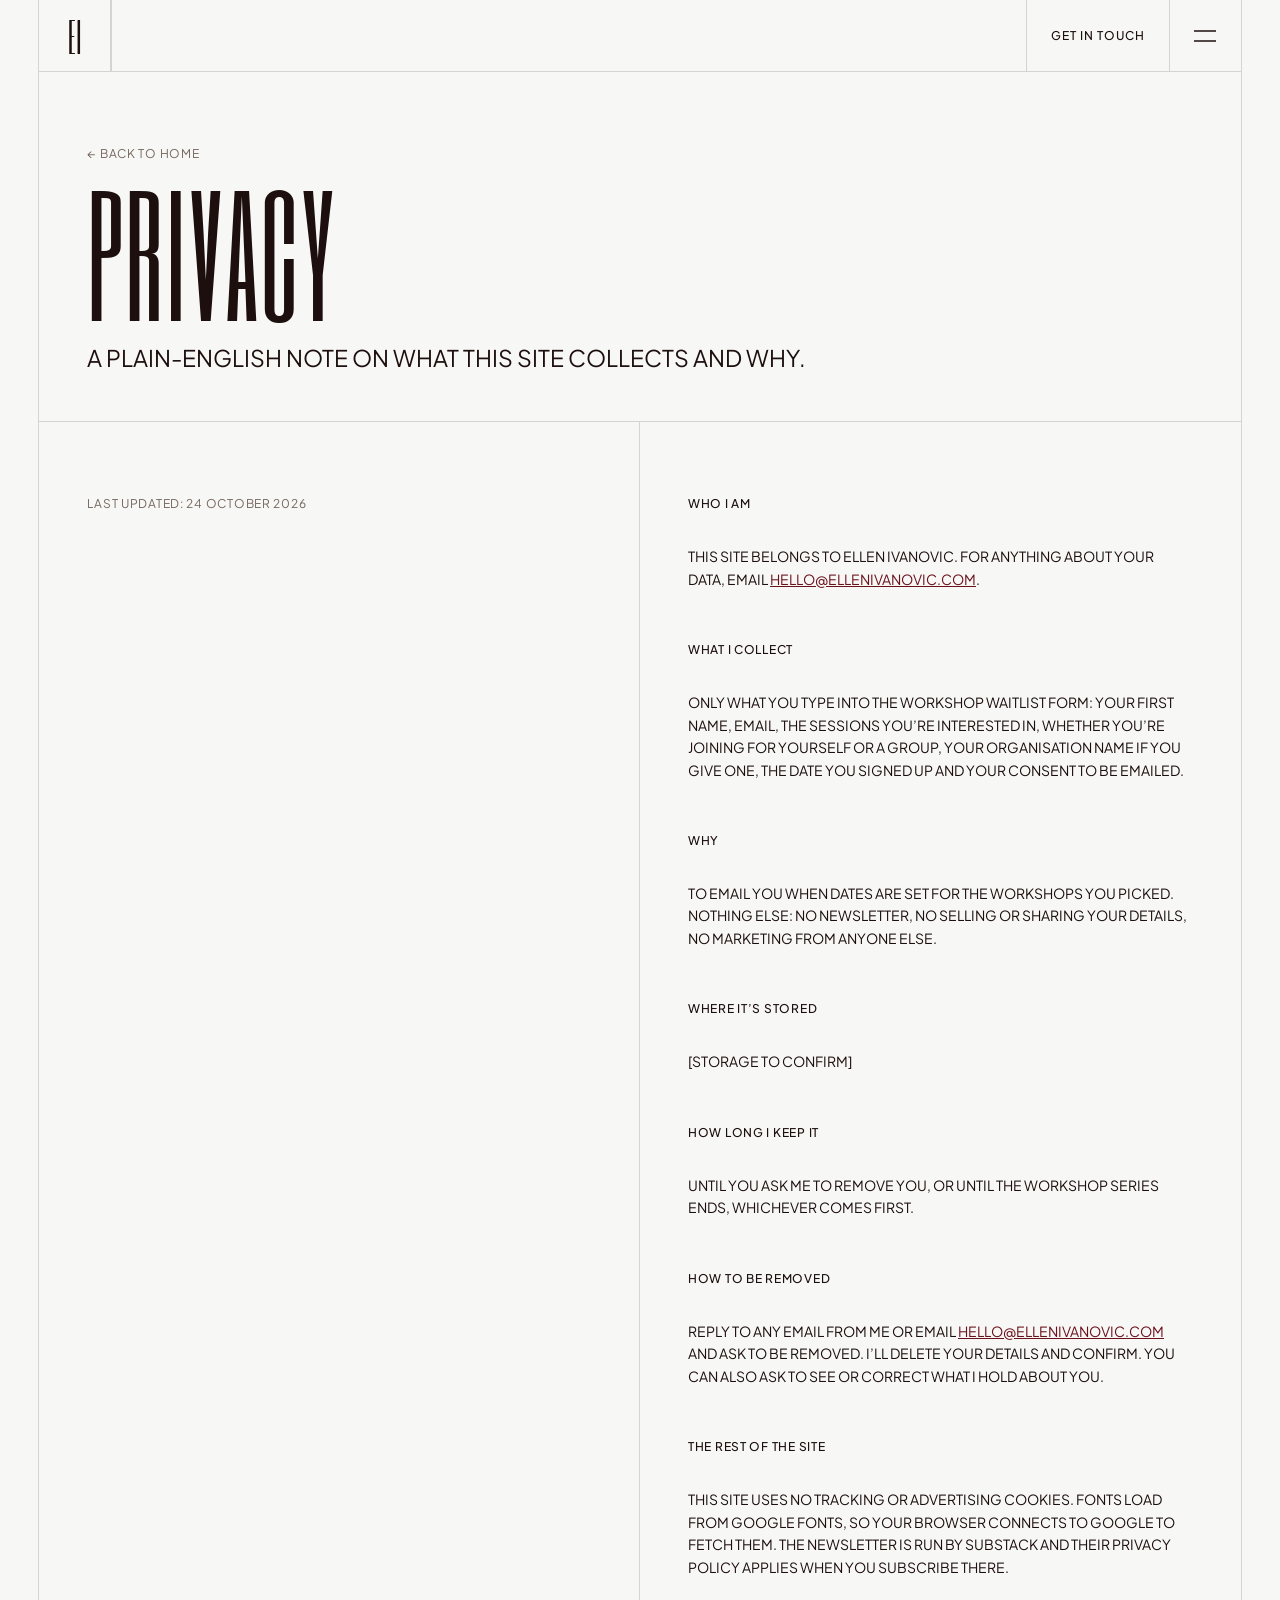
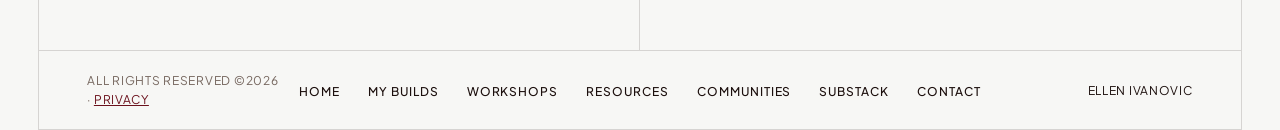
==== privacy.html @ 5e5245d6 "Workshops panel with 4 sessions; waitlist and privacy pages (storage not connected yet) Co-Authored-" ====
<!DOCTYPE html>
<html lang="en">
<head>
  <meta charset="utf-8">
  <meta name="viewport" content="width=device-width, initial-scale=1">
  <title>Privacy | Ellen Ivanovic</title>
  <meta name="description" content="What ellenivanovic.com collects, why, where it is stored and how to be removed.">
  <link rel="canonical" href="https://www.ellenivanovic.com/privacy">
  <meta name="theme-color" content="#F7F7F5">

  <meta property="og:type" content="website">
  <meta property="og:site_name" content="Ellen Ivanovic">
  <meta property="og:title" content="Privacy | Ellen Ivanovic">
  <meta property="og:description" content="What ellenivanovic.com collects, why, where it is stored and how to be removed.">
  <meta property="og:url" content="https://www.ellenivanovic.com/privacy">
  <meta property="og:image" content="https://www.ellenivanovic.com/assets/og-image.jpg">
  <meta property="og:image:width" content="1200">
  <meta property="og:image:height" content="630">
  <meta property="og:image:alt" content="People, Product and AI. Ellen Ivanovic, AI for your everyday work.">
  <meta name="twitter:card" content="summary_large_image">
  <meta name="twitter:title" content="Privacy | Ellen Ivanovic">
  <meta name="twitter:description" content="What ellenivanovic.com collects, why, where it is stored and how to be removed.">
  <meta name="twitter:image" content="https://www.ellenivanovic.com/assets/og-image.jpg">

  <link rel="icon" href="/favicon.ico" sizes="any">
  <link rel="icon" href="/favicon-32.png" sizes="32x32" type="image/png">
  <link rel="apple-touch-icon" href="/apple-touch-icon.png">

  <link rel="preconnect" href="https://fonts.googleapis.com">
  <link rel="preconnect" href="https://fonts.gstatic.com" crossorigin>
  <link rel="stylesheet" href="https://fonts.googleapis.com/css2?family=Plus+Jakarta+Sans:wght@400;500;600&family=Six+Caps&display=swap">
  <link rel="stylesheet" href="/styles.css">
</head>
<body>
<a class="skip" href="#main">Skip to content</a>
<div class="progress" aria-hidden="true"><span></span></div>

<div class="site" id="home">
<div class="frame">

  <!-- TOP BAR -->
  <header class="panel topbar">
    <a class="mono" href="/" aria-label="Ellen Ivanovic, home">EI</a>
    <nav class="navcells" aria-label="Main">
      <a class="cell" href="/">Home</a>
      <a class="cell" href="/#builds">My builds</a>
      <a class="cell" href="/#workshops">Workshops</a>
      <a class="cell" href="/resources">Resources</a>
      <a class="cell" href="/#communities">Communities</a>
      <a class="cell" href="/#writing">Substack</a>
      <a class="cell" href="/#contact">Contact</a>
    </nav>
    <div class="spacer"></div>
    <a class="cell text" href="/#contact">Get in touch</a>
    <button class="cell menu-btn" type="button" aria-label="Open menu" aria-haspopup="dialog" data-open="menu">
      <svg width="22" height="12" viewBox="0 0 22 12" fill="none" stroke="currentColor" stroke-width="1.5" aria-hidden="true"><line x1="0" y1="1" x2="22" y2="1"/><line x1="0" y1="11" x2="22" y2="11"/></svg>
    </button>
  </header>

  <main id="main">

  <section class="panel">
    <div class="work-head work-head-intro">
      <p class="label"><a class="back" href="/">← Back to home</a></p>
      <h1 class="display big">Privacy</h1>
      <p class="intro">A plain-English note on what this site collects and why.</p>
    </div>
  </section>

  <section class="panel split" aria-label="Privacy details">
    <div class="l"><p class="label">Last updated: 24 October 2026</p></div>
    <div class="r r-top prose">
      <h2 class="label">Who I am</h2>
      <p class="body">This site belongs to Ellen Ivanovic. For anything about your data, email <a href="mailto:hello@ellenivanovic.com">hello@ellenivanovic.com</a>.</p>

      <h2 class="label">What I collect</h2>
      <p class="body">Only what you type into the workshop waitlist form: your first name, email, the sessions you’re interested in, whether you’re joining for yourself or a group, your organisation name if you give one, the date you signed up and your consent to be emailed.</p>

      <h2 class="label">Why</h2>
      <p class="body">To email you when dates are set for the workshops you picked. Nothing else: no newsletter, no selling or sharing your details, no marketing from anyone else.</p>

      <h2 class="label">Where it’s stored</h2>
      <!-- TODO: confirm once the waitlist storage is chosen -->
      <p class="body">[STORAGE TO CONFIRM]</p>

      <h2 class="label">How long I keep it</h2>
      <p class="body">Until you ask me to remove you, or until the workshop series ends, whichever comes first.</p>

      <h2 class="label">How to be removed</h2>
      <p class="body">Reply to any email from me or email <a href="mailto:hello@ellenivanovic.com">hello@ellenivanovic.com</a> and ask to be removed. I’ll delete your details and confirm. You can also ask to see or correct what I hold about you.</p>

      <h2 class="label">The rest of the site</h2>
      <p class="body">This site uses no tracking or advertising cookies. Fonts load from Google Fonts, so your browser connects to Google to fetch them. The newsletter is run by Substack and their privacy policy applies when you subscribe there.</p>
    </div>
  </section>

  </main>

  <!-- FOOTER -->
  <footer class="panel foot">
    <p class="label">All rights reserved ©2026 · <a href="/privacy">Privacy</a></p>
    <ul class="nav" aria-label="Footer">
      <li><a href="/">Home</a></li>
      <li><a href="/#builds">My builds</a></li>
      <li><a href="/#workshops">Workshops</a></li>
      <li><a href="/resources">Resources</a></li>
      <li><a href="/#communities">Communities</a></li>
      <li><a href="/#writing">Substack</a></li>
      <li><a href="/#contact">Contact</a></li>
    </ul>
    <p class="label end">Ellen Ivanovic</p>
  </footer>

</div>
</div>

<!-- MENU (phones and small laptops) -->
<div class="scrim" data-close aria-hidden="true"></div>
<aside class="drawer" id="drawer-menu" role="dialog" aria-modal="true" aria-label="Menu" hidden>
  <div class="drawer-top">
    <p class="label">Menu</p>
    <button class="cell" type="button" aria-label="Close menu" data-close>
      <svg width="16" height="16" viewBox="0 0 16 16" fill="none" stroke="currentColor" stroke-width="1.5" aria-hidden="true"><line x1="1" y1="1" x2="15" y2="15"/><line x1="15" y1="1" x2="1" y2="15"/></svg>
    </button>
  </div>
  <div class="drawer-body">
    <ul class="menu-list">
      <li><a href="/">Home</a></li>
      <li><a href="/#builds">My builds</a></li>
      <li><a href="/#workshops">Workshops</a></li>
      <li><a href="/resources">Resources</a></li>
      <li><a href="/#communities">Communities</a></li>
      <li><a href="/#writing">Substack</a></li>
      <li><a href="/#contact">Contact</a></li>
    </ul>
  </div>
  <div class="drawer-foot"><a class="btn" href="/#contact"><span>Get in touch</span><span class="arr" aria-hidden="true">→</span></a></div>
</aside>

<script src="/script.js" defer></script>
</body>
</html>
---- styles.css ----
/* ==========================================================
   Ellen Ivanovic — personal site
   Rebuilt from the Claude Design mockup. All colours live in :root.
   ========================================================== */

:root {
  /* brand palette */
  --offwhite: #F6F3EF;
  --ink: #1C0F0D;
  --burgundy: #6B111C;
  --burgundy-dark: #4A0A10;
  --muted: #8A7A72;
  --greige: #B6A69D;
  --clay: #C59379;
  --cream: #EEDFCB;

  /* how the mockup uses them */
  --bg: #F7F7F5;            /* page background from the mockup */
  --box: var(--offwhite);   /* panels, hover fills, open accordion */
  --pri: var(--burgundy);
  --pri-d: var(--burgundy-dark);
  --line: rgba(28, 15, 13, .15);
  /* Small grey labels use a slightly darker shade than --muted (#8A7A72)
     so they pass WCAG AA contrast (4.5:1) on the light background.
     This is the shade the mockup itself uses for labels. */
  --muted-text: #75665E;

  /* fonts: Humane goes first so it takes over once its files are added */
  --font-body: 'Plus Jakarta Sans', system-ui, sans-serif;
  --font-display: 'Humane', 'Six Caps', 'Arial Narrow', sans-serif;
}

/* To use Humane later: add the font files to /assets/fonts and uncomment.
@font-face {
  font-family: 'Humane';
  src: url('/assets/fonts/Humane-Regular.woff2') format('woff2');
  font-weight: 400;
  font-display: swap;
}
*/

*, *::before, *::after { box-sizing: border-box; }
[hidden] { display: none !important; }
html { scroll-behavior: smooth; -webkit-text-size-adjust: 100%; }
body { margin: 0; background: var(--bg); overflow-x: hidden; }
img { max-width: 100%; }
a { color: var(--pri); }
a:hover { color: var(--pri-d); }

.site {
  font-family: var(--font-body);
  color: var(--ink);
  background: var(--bg);
  text-transform: uppercase;
  font-size: 14px;
  line-height: 1.6;
}

/* visible keyboard focus everywhere */
:focus-visible { outline: 2px solid var(--pri); outline-offset: 2px; }
.cell:focus-visible, .acc-btn:focus-visible, .more-btn:focus-visible,
.find a:focus-visible, .rail a:focus-visible, .menu-list :focus-visible { outline-offset: -3px; }

.skip {
  position: absolute; left: 16px; top: -60px; z-index: 100;
  background: var(--pri); color: var(--offwhite); padding: 10px 16px;
  font: 500 13px/1 var(--font-body); letter-spacing: .06em; text-transform: uppercase; text-decoration: none;
}
.skip:focus { top: 16px; color: var(--offwhite); }

.frame { margin: 0 clamp(16px, 3vw, 40px); border-left: 1px solid var(--line); border-right: 1px solid var(--line); }
.panel { border-bottom: 1px solid var(--line); }
section[id] { scroll-margin-top: 0; }

.display { font-family: var(--font-display); font-weight: 400; line-height: .8; letter-spacing: .01em; margin: 0; text-transform: uppercase; }
.outline { color: transparent; -webkit-text-stroke: 1.5px var(--pri); }
.pri { color: var(--pri); }
.label { font-size: 12px; font-weight: 400; color: var(--muted-text); letter-spacing: .06em; margin: 0; }
.intro { font-size: clamp(18px, 1.8vw, 24px); line-height: 1.35; font-weight: 400; margin: 0; }
.body { font-size: 14px; margin: 0; max-width: 52ch; }
.stack > span { display: block; }
.line2 { display: flex !important; align-items: center; gap: 28px; padding-left: 12%; }
.dash { display: inline-block; width: clamp(48px, 6vw, 96px); height: 1px; background: var(--pri); flex: none; }

/* top bar */
.topbar { display: flex; align-items: stretch; height: 72px; }
.mono { display: flex; align-items: center; justify-content: center; width: 72px; flex: none; border-right: 1px solid var(--line); font-family: var(--font-display); font-size: 40px; line-height: 1; color: var(--ink); text-decoration: none; }
.mono:hover { color: var(--pri); }
.navcells { display: flex; align-items: stretch; }
.navcells .cell:first-child { border-left: 0; }
.spacer { flex: 1; border-left: 1px solid var(--line); }
.cell { display: flex; align-items: center; justify-content: center; border: 0; border-left: 1px solid var(--line); padding: 0 24px; font-size: 12px; font-weight: 500; letter-spacing: .08em; color: var(--ink); text-decoration: none; background: none; font-family: inherit; text-transform: uppercase; cursor: pointer; min-width: 72px; white-space: nowrap; }
.cell:hover { color: var(--pri); background: var(--box); }
.menu-btn { display: none; }

/* buttons */
.btns { display: flex; flex-wrap: wrap; gap: 12px; }
.btn { display: inline-flex; align-items: stretch; text-decoration: none; background: var(--pri); color: var(--offwhite); font-size: 13px; font-weight: 500; letter-spacing: .08em; min-height: 48px; border: 1px solid var(--pri); font-family: inherit; cursor: pointer; text-transform: uppercase; transition: background .25s, color .25s; }
.btn span { display: flex; align-items: center; padding: 0 24px; }
.btn .arr, .farr, .slide-ctrl button { font-family: Arial, Helvetica, sans-serif; } /* arrow glyph matches the mockup */
.btn .arr { padding: 0; width: 48px; justify-content: center; border-left: 1px solid rgba(246, 243, 239, .28); }
.btn:hover { background: var(--pri-d); border-color: var(--pri-d); color: var(--offwhite); }
.btn.ghost { background: transparent; color: var(--pri); }
.btn.ghost .arr { border-left-color: var(--pri); }
.btn.ghost:hover { background: var(--pri); color: var(--offwhite); }
.btn.ghost:hover .arr { border-left-color: rgba(246, 243, 239, .28); }

/* hero */
.hero { display: grid; grid-template-columns: repeat(2, minmax(0, 1fr)); min-height: min(78vh, 780px); }
.hero-l { display: flex; flex-direction: column; justify-content: flex-end; padding: 56px 48px; border-right: 1px solid var(--line); }
.hero h1 { font-size: clamp(140px, 15vw, 260px); }
.hero-intro { margin-top: 36px; }
.slides { position: relative; overflow: hidden; background: var(--box); min-height: 520px; }
.slide { position: absolute; inset: 0; opacity: 0; transition: opacity .6s ease; }
.slide.is-on { opacity: 1; }
.slide img { width: 100%; height: 100%; object-fit: cover; object-position: 42% 30%; display: block; }
.slide-ctrl { position: absolute; right: 0; bottom: 0; display: flex; background: var(--bg); border-top: 1px solid var(--line); border-left: 1px solid var(--line); }
.slide-ctrl[hidden] { display: none; }
.slide-ctrl button { width: 56px; height: 56px; border: 0; background: none; font-family: inherit; font-size: 16px; color: var(--ink); cursor: pointer; }
.slide-ctrl button + button { border-left: 1px solid var(--line); }
.photo { display: flex; align-items: center; }
.photo img { width: 100%; height: auto; display: block; }

/* info strip */
.strip { display: grid; grid-template-columns: repeat(3, minmax(0, 1fr)); }
.strip > div { padding: 28px 48px; display: flex; flex-direction: column; gap: 6px; }
.strip > div + div { border-left: 1px solid var(--line); }
.strip .val { margin: 0; font-size: 14px; font-weight: 500; letter-spacing: .04em; }

/* two-column panel */
.split { display: grid; grid-template-columns: repeat(2, minmax(0, 1fr)); }
.split > .l { padding: 72px 48px; border-right: 1px solid var(--line); }
.split > .r { padding: 72px 48px; display: flex; flex-direction: column; gap: 32px; justify-content: center; }
.split > .r-top { justify-content: flex-start; padding-top: 72px; }
.split.mirror > .l { order: 2; border-right: 0; border-left: 1px solid var(--line); display: flex; justify-content: flex-end; text-align: right; }
.split.mirror > .l .line2 { justify-content: flex-end; padding-left: 0; padding-right: 12%; }
.split.mirror > .r { order: 1; }
.split > .pic { border-right: 1px solid var(--line); }
.big { font-size: clamp(110px, 12vw, 200px); }

/* luvray feature */
.work-head { padding: 72px 48px 48px; }
.row { display: grid; grid-template-columns: repeat(2, minmax(0, 1fr)); border-top: 1px solid var(--line); }
.row .media { padding: 40px; border-right: 1px solid var(--line); overflow: hidden; }
.row .txt { padding: 56px 48px; display: flex; flex-direction: column; justify-content: center; gap: 20px; }
.shot-img { aspect-ratio: 4 / 3; width: 100%; height: auto; display: block; object-fit: cover; object-position: left top; border: 1px solid var(--line); background: var(--box); transition: transform .8s cubic-bezier(.2, .7, .2, 1); }
.row:hover .shot-img { transform: scale(1.03); }
.what { margin: 0; font-size: 14px; max-width: 46ch; }

/* more builds */
.more { border-top: 1px solid var(--line); }
.more.on { background: var(--box); }
.more-btn { width: 100%; display: flex; align-items: center; justify-content: space-between; gap: 24px; padding: 22px 24px 22px 48px; background: none; border: 0; font-family: inherit; text-transform: uppercase; font-size: 16px; font-weight: 500; letter-spacing: .04em; color: var(--ink); cursor: pointer; text-align: left; }
.more-btn:hover { color: var(--pri); }
.mini { display: grid; grid-template-columns: 80px minmax(0, 1.1fr) minmax(0, 2fr) auto; align-items: center; gap: 32px; padding: 28px 48px; border-top: 1px solid var(--line); }
.mini h3 { font-size: clamp(56px, 5vw, 80px); }
.mini .what { max-width: 60ch; }

/* accordion */
.acc { border-top: 1px solid var(--line); }
.acc-item { border-bottom: 1px solid var(--line); transition: background .3s; }
.acc-item.on { background: var(--box); }
.acc-btn { width: 100%; display: flex; align-items: center; justify-content: space-between; gap: 24px; padding: 26px 0 26px 24px; background: none; border: 0; font-family: inherit; text-transform: uppercase; font-size: 16px; font-weight: 500; letter-spacing: .04em; color: var(--ink); cursor: pointer; text-align: left; }
.acc-btn:hover { color: var(--pri); }
.plus { flex: none; width: 44px; height: 44px; border: 1px solid var(--line); display: flex; align-items: center; justify-content: center; font-size: 18px; font-weight: 400; margin-right: 24px; }
.acc-item.on .plus, .more.on .plus { background: var(--pri); color: var(--offwhite); border-color: var(--pri); }
.acc-body { display: grid; grid-template-rows: 0fr; transition: grid-template-rows .45s ease; visibility: hidden; }
.acc-item.on .acc-body, .more.on .acc-body { grid-template-rows: 1fr; visibility: visible; }
.acc-body > div { overflow: hidden; }
.acc-body p.body { margin: 0; padding: 0 92px 28px 24px; max-width: 62ch; }

/* break your build */
.byb-top { display: grid; grid-template-columns: repeat(2, minmax(0, 1fr)); border-bottom: 1px solid var(--line); }
.byb-top .l { padding: 72px 48px; display: flex; align-items: flex-end; border-right: 1px solid var(--line); }
.byb-bottom { padding: 56px 48px; display: flex; flex-direction: column; gap: 40px; }
.duo { display: grid; grid-template-columns: repeat(2, minmax(0, 1fr)); border-top: 1px solid var(--line); }
.duo > div { padding: 32px 48px 8px 0; display: flex; flex-direction: column; gap: 12px; }
.duo > div + div { border-left: 1px solid var(--line); padding: 32px 0 8px 48px; }
.duo .body { font-size: 16px; line-height: 1.55; max-width: 44ch; }

/* subscribe */
.sub { display: flex; flex-direction: column; gap: 10px; width: 100%; max-width: 520px; }
.sub-row { display: flex; align-items: stretch; }
.sub-row input { flex: 1; min-width: 0; height: 48px; border: 1px solid rgba(28, 15, 13, .35); border-right: 0; border-radius: 0; background: transparent; padding: 0 16px; font-family: inherit; font-size: 13px; letter-spacing: .06em; text-transform: uppercase; color: var(--ink); }
.sub-row input::placeholder { color: var(--muted-text); }
.sub-row input:focus { outline: 2px solid var(--pri); outline-offset: -2px; }

/* contact */
.contact { display: grid; grid-template-columns: 1fr 72px; }
.contact-main { padding: 120px 48px 104px; display: flex; flex-direction: column; align-items: center; text-align: center; gap: 36px; min-width: 0; }
.say { display: flex; align-items: center; justify-content: center; gap: clamp(16px, 2vw, 32px); font-size: clamp(150px, 18vw, 300px); }
.thumb { width: clamp(72px, 8vw, 128px); height: auto; aspect-ratio: 3 / 4; background: var(--box); display: block; flex: none; object-fit: cover; object-position: 45% 25%; }
.email { font-size: clamp(22px, 3vw, 44px); font-weight: 500; letter-spacing: .02em; text-decoration: none; color: var(--ink); border-bottom: 1px solid var(--line); padding-bottom: 6px; overflow-wrap: anywhere; }
.email:hover { color: var(--pri); border-color: var(--pri); }
.rail { border-left: 1px solid var(--line); display: flex; flex-direction: column; justify-content: flex-end; }
.rail a { width: 100%; aspect-ratio: 1 / 1; display: flex; align-items: center; justify-content: center; border-top: 1px solid var(--line); color: var(--ink); text-decoration: none; }
.rail a:hover { background: var(--pri); color: var(--offwhite); }

/* footer */
.foot { display: grid; grid-template-columns: 1fr auto 1fr; align-items: center; padding: 20px 48px; gap: 16px; }
.foot .end { text-align: right; color: var(--ink); }
.nav { display: flex; flex-wrap: wrap; justify-content: center; gap: 8px 28px; list-style: none; margin: 0; padding: 0; }
.nav a, .nav button { color: var(--ink); text-decoration: none; font-size: 12px; font-weight: 500; letter-spacing: .08em; background: none; border: 0; padding: 0; font-family: inherit; text-transform: uppercase; cursor: pointer; }
.nav a:hover, .nav button:hover { color: var(--pri); }

/* side panels */
.scrim { position: fixed; inset: 0; z-index: 40; background: rgba(28, 15, 13, .28); opacity: 0; pointer-events: none; transition: opacity .4s; cursor: pointer; }
.scrim.open { opacity: 1; pointer-events: auto; }
.drawer { position: fixed; top: 0; right: 0; z-index: 50; height: 100vh; height: 100dvh; width: min(600px, 100%); background: var(--bg); border-left: 1px solid var(--line); display: flex; flex-direction: column; overflow-y: auto; transform: translateX(100%); transition: transform .55s cubic-bezier(.2, .7, .2, 1); font-family: var(--font-body); color: var(--ink); text-transform: uppercase; font-size: 14px; line-height: 1.6; }
.drawer[hidden] { display: none; }
.drawer.open { transform: none; }
.drawer-top { display: flex; align-items: stretch; height: 72px; border-bottom: 1px solid var(--line); flex: none; }
.drawer-top .label { display: flex; align-items: center; padding: 0 32px; flex: 1; }
.drawer-top .cell { border-left: 1px solid var(--line); width: 72px; padding: 0; }
.drawer-body { padding: 56px 40px; display: flex; flex-direction: column; gap: 32px; flex: 1; }
.drawer-body .big { font-size: clamp(110px, 11vw, 170px); }
.drawer-foot { border-top: 1px solid var(--line); padding: 24px 40px; }
.menu-list { list-style: none; margin: 0; padding: 0; border-top: 1px solid var(--line); }
.menu-list li { border-bottom: 1px solid var(--line); }
.menu-list a, .menu-list button { display: flex; width: 100%; align-items: center; justify-content: space-between; padding: 22px 0; background: none; border: 0; font-family: var(--font-display); font-size: 72px; line-height: .85; text-transform: uppercase; color: var(--ink); text-decoration: none; cursor: pointer; text-align: left; }
.menu-list a:hover, .menu-list button:hover { color: var(--pri); }

/* toolkit */
.tools { list-style: none; margin: 0; padding: 0; border-top: 1px solid var(--line); }
.tools li { display: flex; align-items: center; justify-content: space-between; gap: 20px; padding: 18px 0; border-bottom: 1px solid var(--line); font-size: 14px; font-weight: 500; letter-spacing: .04em; }
.wip { flex: none; font-size: 11px; font-weight: 500; letter-spacing: .08em; color: var(--pri); border: 1px solid var(--pri); padding: 3px 10px; line-height: 1.5; }

/* find me */
.find { display: grid; grid-template-columns: repeat(4, minmax(0, 1fr)); border-top: 1px solid var(--line); }
.find a { display: flex; flex-direction: column; gap: 8px; padding: 32px 48px 36px; text-decoration: none; color: var(--ink); position: relative; transition: background .25s; }
.find a + a { border-left: 1px solid var(--line); }
.find a:hover { background: var(--box); color: var(--pri); }
.fname { font-size: 16px; font-weight: 500; letter-spacing: .04em; }
.farr { position: absolute; top: 28px; right: 28px; font-size: 18px; color: var(--pri); }

/* ---------- one-screen sections (laptop and desktop) ----------
   The hero (with the info strip under it) and "Break Your Build" each fit in one
   browser window. Heading sizes follow the window height as well as its width. */
@media (min-width: 821px) {
  .strip > div { padding: 20px 48px; }
  .hero { height: max(440px, calc(100svh - 72px - 120px)); min-height: 0; max-height: 900px; }
  .hero-l { padding: 40px 48px; }
  .hero h1 { font-size: clamp(96px, min(15vw, calc((100svh - 380px) / 2.4)), 260px); }
  .hero-intro { margin-top: 28px; }
  .slides { min-height: 0; }

  .byb-top { height: max(300px, calc(100svh - 370px)); max-height: 680px; }
  .byb-top .l { padding: 40px 48px; }
  .byb-top .photo { overflow: hidden; }
  .byb-top .photo img { height: 100%; object-fit: cover; object-position: 50% 30%; }
  #idea-h { font-size: clamp(56px, min(12vw, calc((100svh - 530px) / 2.4)), 200px); }
  .byb-bottom { padding: 36px 48px 40px; gap: 28px; }
  .duo > div { padding-top: 24px; padding-bottom: 0; }
  .duo > div + div { padding-top: 24px; padding-bottom: 0; }
  .duo .body { max-width: 58ch; }
}

/* ---------- workshops, resources, communities ---------- */
.work-head-intro { display: flex; flex-direction: column; gap: 28px; }
.work-head-intro .intro { max-width: 52ch; }
.list-rows .mini:first-child { border-top: 1px solid var(--line); }
.mini .what .wip { margin-left: 8px; vertical-align: 2px; }
.tools li > a { display: flex; align-items: center; justify-content: space-between; gap: 20px; width: 100%; color: inherit; text-decoration: none; }
.tools li > a:hover { color: var(--pri); }
.tools .go { flex: none; font-family: Arial, Helvetica, sans-serif; font-size: 16px; color: var(--pri); }
.acc-inner { overflow: hidden; }
.acc-body .acc-inner > p.body { margin: 0; padding: 0 24px 20px; max-width: 62ch; }
.acc-inner > .tools { margin: 0 24px 28px; }
.alt-cta a, .r > .label a { color: var(--pri); }
.contact-line { max-width: 44ch; margin-top: -12px; }
/* inline text button (e.g. "See my workshops") */
.inline-link { background: none; border: 0; padding: 0; font: inherit; text-transform: inherit; letter-spacing: inherit; color: var(--pri); text-decoration: underline; text-underline-offset: 3px; cursor: pointer; }
.inline-link:hover { color: var(--pri-d); }
.drow { border-top: 1px solid var(--line); padding: 28px 0; display: flex; flex-direction: column; gap: 14px; }
.drow:last-child { border-bottom: 1px solid var(--line); }
.drow h3 { font-size: clamp(64px, 7vw, 96px); }
.drow .label .wip { margin-left: 8px; }

/* "Break it" nudge: a floating finger pointing at the button */
.break-wrap { display: flex; align-items: center; gap: 14px; position: relative; z-index: 2; }
.nudge { font-size: 30px; line-height: 1; display: inline-block; transform: rotate(-30deg); animation: nudge 1.4s ease-in-out infinite; user-select: none; pointer-events: none; }
@keyframes nudge { 0%, 100% { transform: rotate(-30deg) translate(0, 0); } 50% { transform: rotate(-30deg) translate(-8px, 0); } }
.broken ~ .break-wrap .nudge { animation-duration: .8s; }
@media (prefers-reduced-motion: reduce) { .nudge { animation: none; } }

/* workshop sessions in the panel */
.drow .leave { color: var(--ink); }
.drow > div { margin-top: 6px; }

/* waitlist form */
.wl-form { display: flex; flex-direction: column; gap: 22px; max-width: 560px; }
.field { display: flex; flex-direction: column; gap: 8px; margin: 0; padding: 0; border: 0; min-width: 0; }
.field legend { padding: 0; margin-bottom: 8px; }
.field input[type="text"], .field input[type="email"] { height: 48px; border: 1px solid rgba(28, 15, 13, .35); border-radius: 0; background: transparent; padding: 0 16px; font: inherit; font-size: 16px; color: var(--ink); text-transform: none; }
.field input:focus { outline: 2px solid var(--pri); outline-offset: -2px; }
.check { display: flex; align-items: flex-start; gap: 12px; font-size: 14px; font-weight: 500; letter-spacing: .04em; cursor: pointer; padding: 6px 0; }
.check input { width: 18px; height: 18px; margin: 2px 0 0; accent-color: var(--pri); flex: none; }
.consent { font-weight: 400; line-height: 1.5; }
.privacy-note a, .wl-thanks a, .prose a, .foot .label a { color: var(--pri); }
.form-error { margin: 0; color: var(--pri); font-weight: 500; font-size: 13px; letter-spacing: .04em; }
.hp { position: absolute; left: -9999px; width: 1px; height: 1px; overflow: hidden; }
.wl-thanks { display: flex; flex-direction: column; gap: 24px; outline: none; }
.wl-thanks .big { font-size: clamp(72px, 7vw, 120px); }
.wl-sessions { margin-top: 24px; }
.wl-sessions li { padding: 16px 0; }
.btn:disabled { opacity: .6; cursor: wait; }

/* privacy page */
.prose { gap: 12px; }
.prose h2 { margin-top: 18px; color: var(--ink); font-weight: 500; }
.prose h2:first-child { margin-top: 0; }
.prose .body { max-width: 62ch; }

/* resources page */
.cell.is-current { color: var(--pri); background: var(--box); }
.back { color: var(--muted-text); text-decoration: none; }
.back:hover { color: var(--pri); }
.res-count { margin-top: 24px; max-width: 30ch; }
.res li > a { padding: 4px 0; }
.res-text { display: flex; flex-direction: column; gap: 4px; }
.res-name { font-size: 15px; font-weight: 500; letter-spacing: .04em; }
.res-desc { font-size: 12px; font-weight: 400; letter-spacing: .04em; color: var(--muted-text); line-height: 1.5; }
.res li > a:hover .res-desc { color: var(--ink); }
@media (max-width: 1440px) { .explore-label { display: none; } .explore-bar { gap: 2px; } .explore-bar i { width: 7px; height: 7px; } }
@media (max-width: 820px) {
  .acc-body .acc-inner > p.body { padding: 0 16px 16px; }
  .acc-inner > .tools { margin: 0 16px 24px; }
}

/* ---------- small game layer ---------- */

/* reading progress line across the top of the window */
.progress { position: fixed; top: 0; left: 0; right: 0; height: 3px; z-index: 30; pointer-events: none; }
.progress span { display: block; height: 100%; background: var(--pri); transform-origin: 0 50%; transform: scaleX(0); }

/* "Explored 3/8" tracker in the top bar */
.spacer { display: flex; align-items: center; justify-content: flex-end; padding: 0 24px; min-width: 0; }
.explore { display: flex; align-items: center; gap: 12px; font-size: 11px; font-weight: 500; letter-spacing: .08em; color: var(--muted-text); white-space: nowrap; }
.explore-bar { display: flex; gap: 3px; }
.explore-bar i { display: block; width: 10px; height: 10px; border: 1px solid var(--line); transition: background .4s, border-color .4s, transform .4s; }
.explore-bar i.on { background: var(--pri); border-color: var(--pri); }
.explore-bar i.pop { transform: scale(1.35); }
.explore-count { color: var(--ink); min-width: 3ch; }
.explore.done .explore-count { color: var(--pri); }

/* "8/8 explored" note, shown once */
.toast { position: fixed; left: 50%; bottom: 20px; z-index: 35; width: min(460px, calc(100% - 32px)); background: var(--bg); border: 1px solid var(--pri); padding: 20px 20px 20px 24px; display: grid; gap: 8px; transform: translate(-50%, 16px); opacity: 0; transition: opacity .4s, transform .4s; font-family: var(--font-body); color: var(--ink); text-transform: uppercase; }
.toast.show { opacity: 1; transform: translate(-50%, 0); }
.toast[hidden] { display: none; }
.toast .label { color: var(--pri); }
.toast-text { margin: 0; font-size: 16px; font-weight: 500; letter-spacing: .03em; line-height: 1.4; }
.toast-actions { display: flex; align-items: center; justify-content: space-between; gap: 12px; margin-top: 8px; }
.toast-x { width: 48px; height: 48px; min-width: 48px; padding: 0; border: 1px solid var(--line); }

/* "Break it" button: knocks the heading letters loose, then builds them back */
.byb-top .l { flex-direction: column; align-items: flex-start; justify-content: flex-end; gap: 28px; overflow: hidden; }
#idea-h span { white-space: nowrap; flex: none; }
.ch { display: inline-block; transition: transform .7s cubic-bezier(.34, 1.56, .64, 1); will-change: transform; }
.broken .ch { transition: transform .6s cubic-bezier(.2, .7, .2, 1); }

/* motion: headings rise in as they scroll into view (browsers that support it) */
@supports (animation-timeline: view()) {
  .reveal { animation: rise linear both; animation-timeline: view(); animation-range: entry 0% entry 35%; }
  @keyframes rise { from { opacity: 0; transform: translateY(28px); } to { opacity: 1; transform: none; } }
}
@media (prefers-reduced-motion: reduce) {
  html { scroll-behavior: auto; }
  .reveal { animation: none; }
  .shot-img, .acc-body, .drawer, .scrim, .slide, .ch, .toast, .explore-bar i { transition: none; }
}

/* tablet: collapse nav into the menu */
@media (max-width: 1360px) {
  .navcells { display: none; }
  .menu-btn { display: flex; }
}

/* mobile */
@media (max-width: 820px) {
  .hero, .strip, .split, .row, .contact, .byb-top, .duo, .mini, .foot { grid-template-columns: minmax(0, 1fr); }
  .hero-l { border-right: 0; border-bottom: 1px solid var(--line); padding: 48px 20px 40px; }
  .hero h1 { font-size: clamp(110px, 30vw, 200px); }
  .slides { min-height: 0; aspect-ratio: 4 / 5; }
  .strip > div { padding: 20px; }
  .strip > div + div { border-left: 0; border-top: 1px solid var(--line); }
  .split > .l, .byb-top .l { border-right: 0; border-bottom: 1px solid var(--line); padding: 48px 20px; }
  .split > .r { padding: 40px 20px 56px; }
  .split > .r-top { padding-top: 72px; }
  .split.mirror > .l { order: 0; border-left: 0; justify-content: flex-start; text-align: left; }
  .split.mirror > .l .line2 { justify-content: flex-start; padding-right: 0; padding-left: 12%; }
  .split.mirror > .r { order: 1; }
  .split > .pic { border-right: 0; border-bottom: 1px solid var(--line); }
  .big { font-size: clamp(96px, 26vw, 160px); }
  .work-head { padding: 48px 20px 32px; }
  .row .media { border: 0; border-bottom: 1px solid var(--line); padding: 20px; }
  .row .txt { padding: 36px 20px 48px; }
  .more-btn { padding-left: 20px; padding-right: 4px; }
  .mini { gap: 12px; padding: 28px 20px; }
  .byb-bottom { padding: 40px 20px 48px; }
  .duo > div, .duo > div + div { padding: 24px 0; border-left: 0; }
  .duo > div + div { border-top: 1px solid var(--line); }
  .acc-btn { padding-left: 16px; }
  .plus { margin-right: 16px; }
  .acc-body p.body { padding: 0 16px 24px; }
  .contact-main { padding: 72px 20px 56px; }
  .say { font-size: clamp(110px, 34vw, 200px); }
  .rail { border-left: 0; border-top: 1px solid var(--line); flex-direction: row; }
  .rail a { flex: 1; aspect-ratio: auto; height: 64px; border-top: 0; }
  .rail a + a { border-left: 1px solid var(--line); }
  .find { grid-template-columns: minmax(0, 1fr); }
  .find a { padding: 24px 20px; }
  .find a + a { border-left: 0; border-top: 1px solid var(--line); }
  .foot { padding: 20px; justify-items: start; }
  .foot .end { text-align: left; }
  .nav { justify-content: flex-start; }
  .cell.text { padding: 0 16px; font-size: 11px; }
  .spacer { padding: 0 12px; }
  .explore-label { display: none; }
  .explore-bar i { width: 6px; height: 6px; }
  .explore { gap: 8px; }
  .sub-row input { font-size: 16px; } /* stops iPhone zooming in on tap */
  .mono { width: 64px; }
  .drawer { width: 100%; border-left: 0; }
  .drawer-body { padding: 40px 20px; }
  .drawer-top .label { padding: 0 20px; }
  .drawer-foot { padding: 20px; }
}
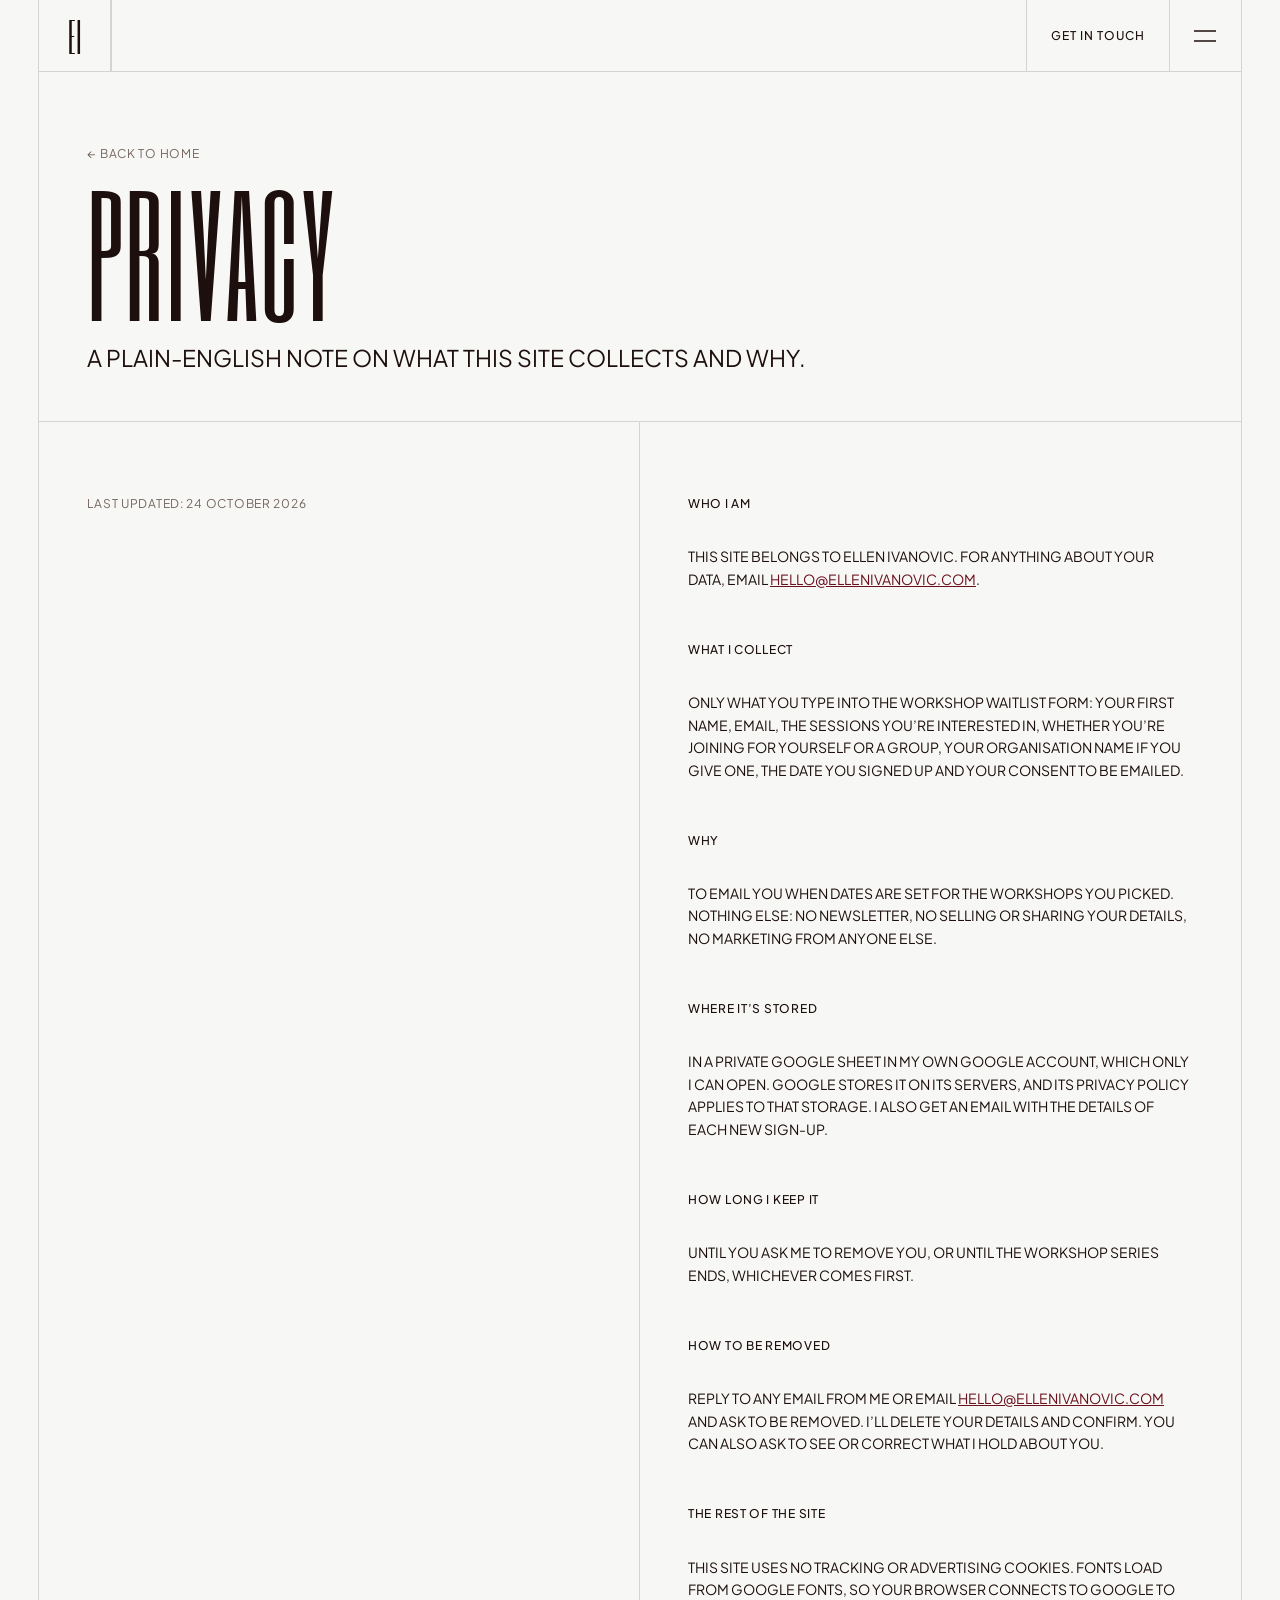
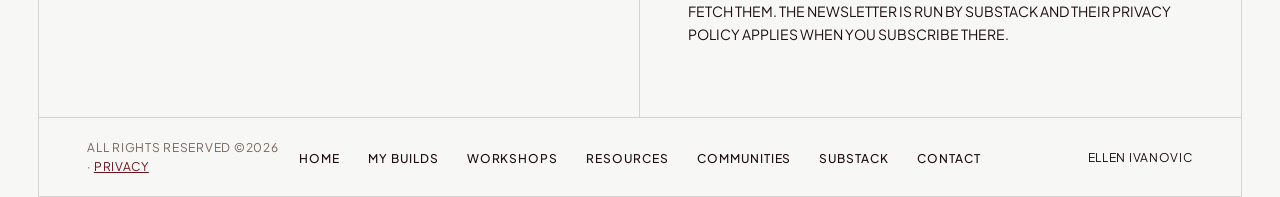
==== commit 5655dc24: "Connect waitlist form to Google Sheet via Apps Script; privacy storage note Co-Authored-By: Claude O" ====
--- a/privacy.html
+++ b/privacy.html
@@ -80,8 +80,7 @@
       <p class="body">To email you when dates are set for the workshops you picked. Nothing else: no newsletter, no selling or sharing your details, no marketing from anyone else.</p>
 
       <h2 class="label">Where it’s stored</h2>
-      <!-- TODO: confirm once the waitlist storage is chosen -->
-      <p class="body">[STORAGE TO CONFIRM]</p>
+      <p class="body">In a private Google Sheet in my own Google account, which only I can open. Google stores it on its servers, and its privacy policy applies to that storage. I also get an email with the details of each new sign-up.</p>
 
       <h2 class="label">How long I keep it</h2>
       <p class="body">Until you ask me to remove you, or until the workshop series ends, whichever comes first.</p>
